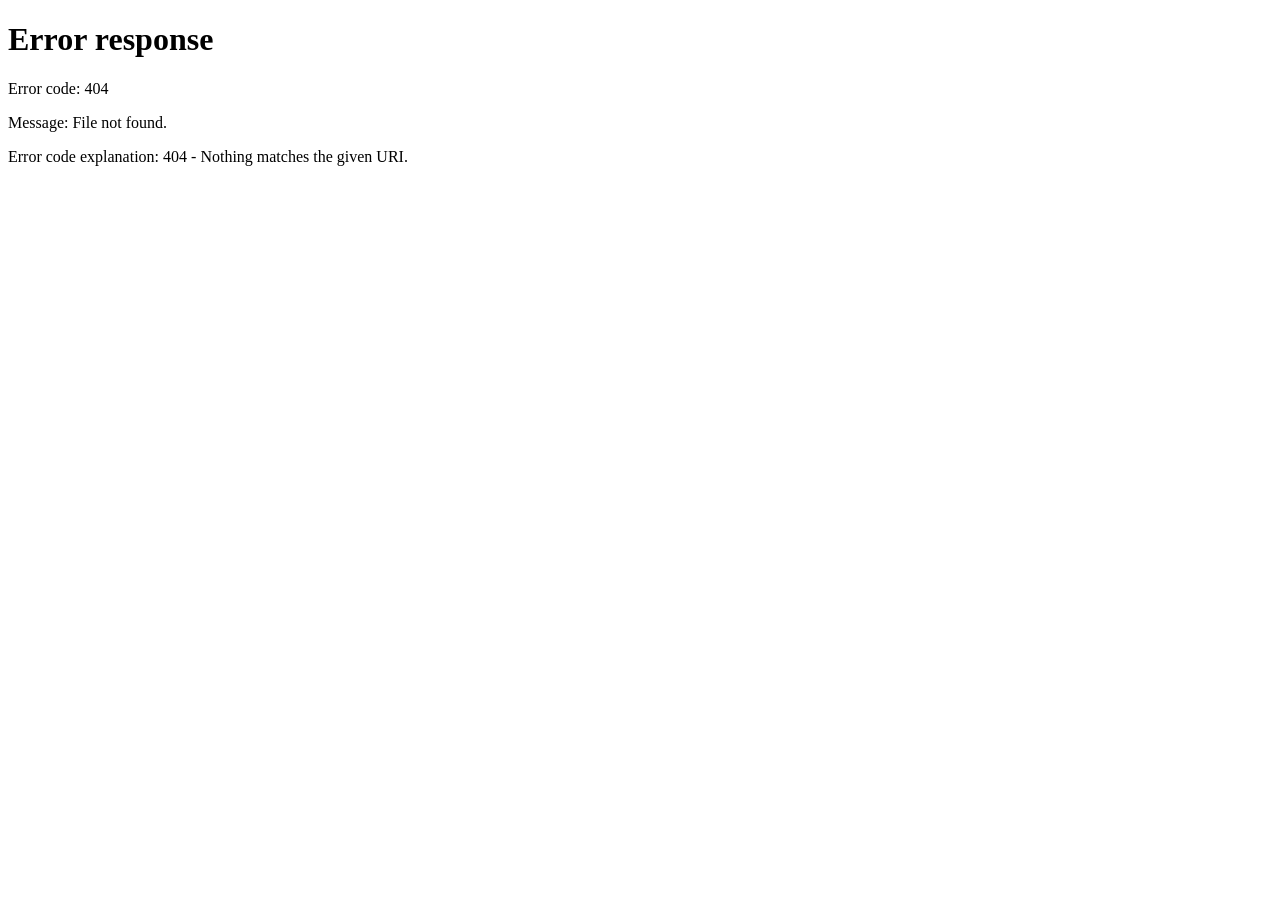
==== index.html @ 5165fca2 "chore: set up project structure and HTML boilerplate" ====
<!DOCTYPE html>
<html lang="en">
<head>
  <meta charset="UTF-8">
  <meta name="viewport" content="width=device-width, initial-scale=1.0">
  <meta name="theme-color" content="#E8572A">
  <title>Tasty Chef</title>

  <!-- Fonts -->
  <link rel="preconnect" href="https://fonts.googleapis.com">
  <link rel="preconnect" href="https://fonts.gstatic.com" crossorigin>
  <link href="https://fonts.googleapis.com/css2?family=Sora:wght@400;600;700&family=Inter:wght@400;500&display=swap" rel="stylesheet">

  <!-- CSS -->
  <link rel="stylesheet" href="css/reset.css">
  <link rel="stylesheet" href="css/variables.css">
  <link rel="stylesheet" href="css/global.css">
  <link rel="stylesheet" href="css/components/bottom-nav.css">
  <link rel="stylesheet" href="css/pages/home.css">
</head>
<body data-page="home">

  <main class="page-content" id="main-content">
    <!-- Home page content goes here -->
  </main>

  <!-- Bottom Navigation -->
  <div id="bottom-nav"></div>

  <!-- JS -->
  <script src="js/utils.js"></script>
  <script src="js/cart.js"></script>
  <script src="js/api.js"></script>
  <script src="js/pages/home.js"></script>
  <script>
    fetch('components/bottom-nav.html')
      .then(r => r.text())
      .then(html => {
        document.getElementById('bottom-nav').innerHTML = html;
        highlightActiveTab();
      });
  </script>

</body>
</html>
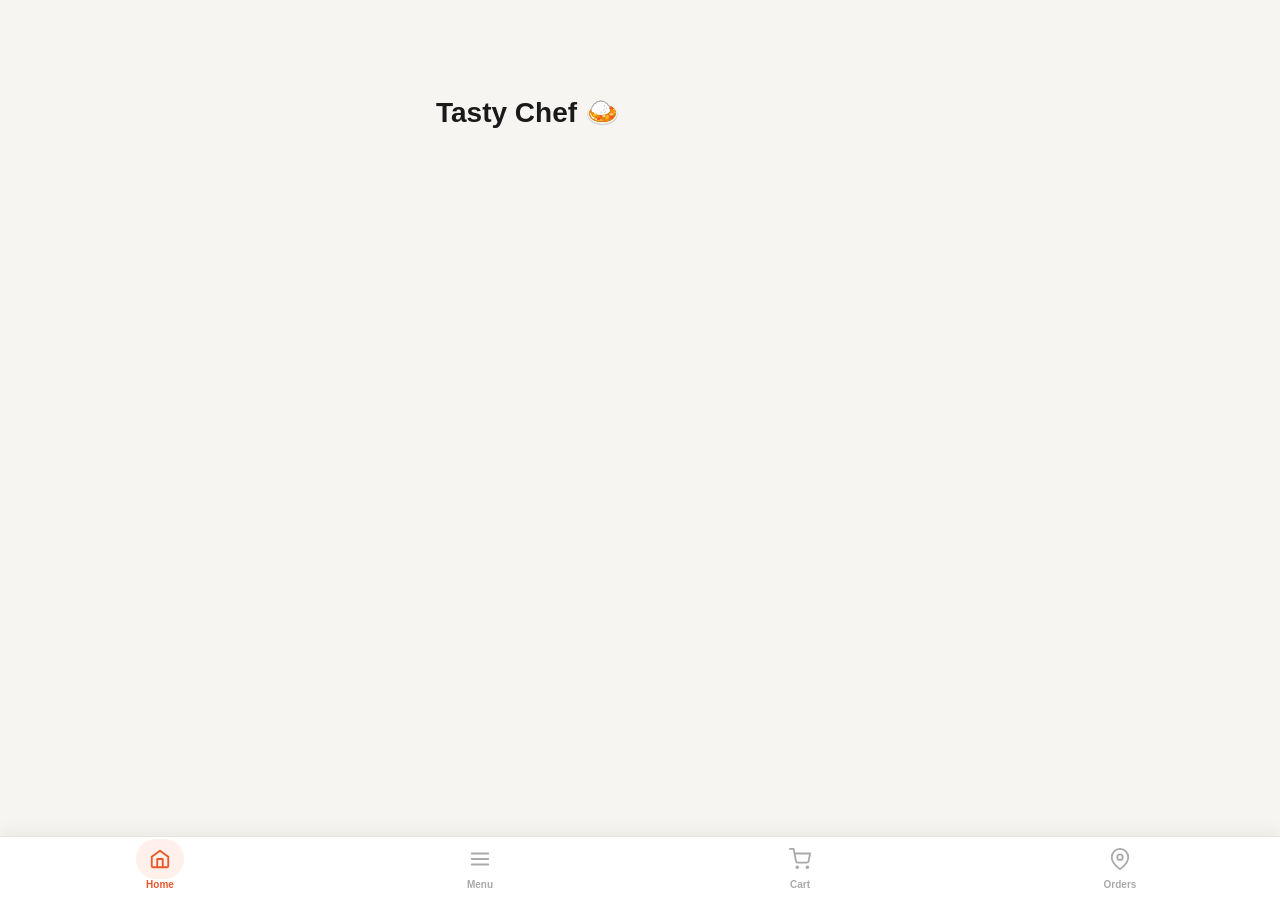
==== commit ed5c3643: "feat: bottom navigation with active states and cart badge" ====
--- a/index.html
+++ b/index.html
@@ -5,13 +5,9 @@
   <meta name="viewport" content="width=device-width, initial-scale=1.0">
   <meta name="theme-color" content="#E8572A">
   <title>Tasty Chef</title>
-
-  <!-- Fonts -->
   <link rel="preconnect" href="https://fonts.googleapis.com">
   <link rel="preconnect" href="https://fonts.gstatic.com" crossorigin>
   <link href="https://fonts.googleapis.com/css2?family=Sora:wght@400;600;700&family=Inter:wght@400;500&display=swap" rel="stylesheet">
-
-  <!-- CSS -->
   <link rel="stylesheet" href="css/reset.css">
   <link rel="stylesheet" href="css/variables.css">
   <link rel="stylesheet" href="css/global.css">
@@ -21,24 +17,54 @@
 <body data-page="home">
 
   <main class="page-content" id="main-content">
-    <!-- Home page content goes here -->
+    <h1 style="padding:20px;">Tasty Chef 🍛</h1>
   </main>
 
-  <!-- Bottom Navigation -->
-  <div id="bottom-nav"></div>
+  <nav class="bottom-nav">
+    <a href="index.html" class="nav-item" data-page="home">
+      <div class="nav-icon">
+        <svg width="22" height="22" viewBox="0 0 24 24" fill="none" stroke="currentColor" stroke-width="2" stroke-linecap="round" stroke-linejoin="round">
+          <path d="M3 9.5L12 3l9 6.5V20a1 1 0 0 1-1 1H4a1 1 0 0 1-1-1V9.5z"/>
+          <path d="M9 21V12h6v9"/>
+        </svg>
+      </div>
+      <span class="nav-label">Home</span>
+    </a>
+    <a href="menu.html" class="nav-item" data-page="menu">
+      <div class="nav-icon">
+        <svg width="22" height="22" viewBox="0 0 24 24" fill="none" stroke="currentColor" stroke-width="2" stroke-linecap="round" stroke-linejoin="round">
+          <path d="M3 6h18M3 12h18M3 18h18"/>
+        </svg>
+      </div>
+      <span class="nav-label">Menu</span>
+    </a>
+    <a href="cart.html" class="nav-item" data-page="cart">
+      <div class="nav-icon">
+        <svg width="22" height="22" viewBox="0 0 24 24" fill="none" stroke="currentColor" stroke-width="2" stroke-linecap="round" stroke-linejoin="round">
+          <circle cx="9" cy="21" r="1"/><circle cx="20" cy="21" r="1"/>
+          <path d="M1 1h4l2.68 13.39a2 2 0 0 0 2 1.61h9.72a2 2 0 0 0 2-1.61L23 6H6"/>
+        </svg>
+        <span class="cart-badge hidden" id="cart-badge">0</span>
+      </div>
+      <span class="nav-label">Cart</span>
+    </a>
+    <a href="tracking.html" class="nav-item" data-page="tracking">
+      <div class="nav-icon">
+        <svg width="22" height="22" viewBox="0 0 24 24" fill="none" stroke="currentColor" stroke-width="2" stroke-linecap="round" stroke-linejoin="round">
+          <path d="M21 10c0 7-9 13-9 13S3 17 3 10a9 9 0 1 1 18 0z"/>
+          <circle cx="12" cy="10" r="3"/>
+        </svg>
+      </div>
+      <span class="nav-label">Orders</span>
+    </a>
+  </nav>
 
-  <!-- JS -->
   <script src="js/utils.js"></script>
   <script src="js/cart.js"></script>
   <script src="js/api.js"></script>
   <script src="js/pages/home.js"></script>
   <script>
-    fetch('components/bottom-nav.html')
-      .then(r => r.text())
-      .then(html => {
-        document.getElementById('bottom-nav').innerHTML = html;
-        highlightActiveTab();
-      });
+    highlightActiveTab();
   </script>
 
 </body>
--- a/css/variables.css
+++ b/css/variables.css
@@ -0,0 +1,89 @@
+/* ============================================
+   VARIABLES — Tasty Chef Design Tokens
+   ============================================ */
+
+:root {
+
+  /* --- Brand Colors --- */
+  --color-primary:       #E8572A;  /* Main orange — buttons, active states */
+  --color-primary-dark:  #C2431A;  /* Pressed/hover */
+  --color-primary-light: #FFF0EB;  /* Soft orange bg — tags, badges */
+
+  /* --- Backgrounds --- */
+  --color-bg:            #F7F5F2;  /* App background — warm off-white */
+  --color-surface:       #FFFFFF;  /* Cards, modals, inputs */
+  --color-surface-2:     #F0EDE8;  /* Subtle section dividers */
+
+  /* --- Text --- */
+  --color-text:          #1A1A1A;  /* Primary text */
+  --color-text-muted:    #777777;  /* Secondary text, placeholders */
+  --color-text-light:    #AAAAAA;  /* Disabled, hints */
+
+  /* --- Borders --- */
+  --color-border:        #E8E4DF;  /* Input borders, card dividers */
+
+  /* --- Semantic Colors --- */
+  --color-success:       #2A9D5C;  /* Delivered, confirmed */
+  --color-warning:       #F5A623;  /* Preparing */
+  --color-danger:        #E03131;  /* Remove, errors */
+  --color-info:          #3B82F6;  /* Info states */
+
+  /* --- Bottom Navigation --- */
+  --color-nav-bg:        #FFFFFF;
+  --color-nav-active:    #E8572A;
+  --color-nav-inactive:  #AAAAAA;
+
+  /* --- Typography --- */
+  --font-display:  'Sora', sans-serif;   /* Headings, brand */
+  --font-body:     'Inter', sans-serif;  /* Body, labels, buttons */
+
+  --text-xs:   0.75rem;   /* 12px */
+  --text-sm:   0.875rem;  /* 14px */
+  --text-base: 1rem;      /* 16px */
+  --text-lg:   1.125rem;  /* 18px */
+  --text-xl:   1.375rem;  /* 22px */
+  --text-2xl:  1.75rem;   /* 28px */
+  --text-3xl:  2rem;      /* 32px */
+
+  /* --- Spacing (8px base unit) --- */
+  --space-1:   4px;
+  --space-2:   8px;
+  --space-3:   12px;
+  --space-4:   16px;
+  --space-5:   20px;
+  --space-6:   24px;
+  --space-8:   32px;
+  --space-10:  40px;
+  --space-12:  48px;
+  --space-16:  64px;
+
+  /* --- Border Radius --- */
+  --radius-sm:   8px;
+  --radius-md:   12px;
+  --radius-lg:   16px;
+  --radius-xl:   24px;
+  --radius-full: 999px;
+
+  /* --- Shadows --- */
+  --shadow-sm:  0 1px 4px rgba(0, 0, 0, 0.06);
+  --shadow-md:  0 4px 12px rgba(0, 0, 0, 0.08);
+  --shadow-lg:  0 8px 24px rgba(0, 0, 0, 0.12);
+  --shadow-nav: 0 -4px 16px rgba(0, 0, 0, 0.06);
+
+  /* --- Transitions --- */
+  --transition-fast:   0.15s ease;
+  --transition-base:   0.25s ease;
+  --transition-slow:   0.4s ease;
+
+  /* --- Z-index layers --- */
+  --z-base:    1;
+  --z-sticky:  10;
+  --z-nav:     100;
+  --z-modal:   200;
+  --z-toast:   300;
+
+  /* --- Layout --- */
+  --max-width:     480px;   /* Max app width on large screens */
+  --nav-height:    64px;    /* Bottom nav height */
+  --header-height: 60px;    /* Top header height */
+}
--- a/css/global.css
+++ b/css/global.css
@@ -0,0 +1,313 @@
+/* ============================================
+   GLOBAL — Base styles using design tokens
+   ============================================ */
+
+body {
+  font-family: var(--font-body);
+  font-size: var(--text-base);
+  color: var(--color-text);
+  background-color: var(--color-bg);
+}
+
+/* --- Page Layout Wrapper --- */
+/* Wrap every page's content in this */
+.page-content {
+  max-width: var(--max-width);
+  margin: 0 auto;
+  padding: var(--space-4);
+  padding-top: calc(var(--header-height) + var(--space-4));
+  padding-bottom: calc(var(--nav-height) + var(--space-6));
+  min-height: 100vh;
+}
+
+/* --- Typography --- */
+.font-display { font-family: var(--font-display); }
+
+h1, .h1 {
+  font-family: var(--font-display);
+  font-size: var(--text-2xl);
+  font-weight: 700;
+  line-height: 1.2;
+}
+
+h2, .h2 {
+  font-family: var(--font-display);
+  font-size: var(--text-xl);
+  font-weight: 600;
+  line-height: 1.3;
+}
+
+h3, .h3 {
+  font-family: var(--font-body);
+  font-size: var(--text-lg);
+  font-weight: 600;
+}
+
+p {
+  color: var(--color-text-muted);
+  font-size: var(--text-sm);
+  line-height: 1.6;
+}
+
+/* --- Buttons --- */
+.btn {
+  display: inline-flex;
+  align-items: center;
+  justify-content: center;
+  gap: var(--space-2);
+  padding: 14px var(--space-6);
+  border-radius: var(--radius-md);
+  font-family: var(--font-body);
+  font-size: var(--text-base);
+  font-weight: 600;
+  min-height: 48px;        /* touch target */
+  transition: all var(--transition-fast);
+  width: 100%;
+}
+
+.btn:active {
+  transform: scale(0.97);
+}
+
+.btn-primary {
+  background: var(--color-primary);
+  color: #ffffff;
+}
+
+.btn-primary:hover {
+  background: var(--color-primary-dark);
+}
+
+.btn-primary:disabled {
+  background: var(--color-text-light);
+  cursor: not-allowed;
+  transform: none;
+}
+
+.btn-outline {
+  background: transparent;
+  border: 2px solid var(--color-primary);
+  color: var(--color-primary);
+  width: auto;
+}
+
+.btn-outline:hover {
+  background: var(--color-primary-light);
+}
+
+.btn-ghost {
+  background: var(--color-surface-2);
+  color: var(--color-text);
+  width: auto;
+}
+
+.btn-danger {
+  background: var(--color-danger);
+  color: #ffffff;
+}
+
+/* --- Inputs --- */
+.input-group {
+  display: flex;
+  flex-direction: column;
+  gap: var(--space-1);
+  margin-bottom: var(--space-4);
+}
+
+.input-label {
+  font-size: var(--text-sm);
+  font-weight: 600;
+  color: var(--color-text);
+}
+
+.input-field {
+  width: 100%;
+  min-height: 48px;
+  padding: var(--space-3) var(--space-4);
+  border: 1.5px solid var(--color-border);
+  border-radius: var(--radius-md);
+  font-size: var(--text-base);
+  color: var(--color-text);
+  background: var(--color-surface);
+  transition: border-color var(--transition-fast);
+}
+
+.input-field:focus {
+  border-color: var(--color-primary);
+}
+
+.input-field::placeholder {
+  color: var(--color-text-light);
+}
+
+.input-error {
+  border-color: var(--color-danger) !important;
+}
+
+.input-error-msg {
+  font-size: var(--text-xs);
+  color: var(--color-danger);
+}
+
+/* --- Cards --- */
+.card {
+  background: var(--color-surface);
+  border-radius: var(--radius-lg);
+  box-shadow: var(--shadow-sm);
+  overflow: hidden;
+}
+
+/* --- Section Header --- */
+.section-header {
+  display: flex;
+  align-items: center;
+  justify-content: space-between;
+  margin-bottom: var(--space-4);
+}
+
+.section-title {
+  font-family: var(--font-display);
+  font-size: var(--text-lg);
+  font-weight: 700;
+  color: var(--color-text);
+}
+
+.section-link {
+  font-size: var(--text-sm);
+  color: var(--color-primary);
+  font-weight: 600;
+}
+
+/* --- Badge --- */
+.badge {
+  display: inline-flex;
+  align-items: center;
+  padding: 2px var(--space-2);
+  border-radius: var(--radius-full);
+  font-size: var(--text-xs);
+  font-weight: 600;
+}
+
+.badge-primary {
+  background: var(--color-primary-light);
+  color: var(--color-primary);
+}
+
+.badge-success {
+  background: #E8F8EF;
+  color: var(--color-success);
+}
+
+.badge-warning {
+  background: #FFF4E0;
+  color: var(--color-warning);
+}
+
+/* --- Divider --- */
+.divider {
+  height: 1px;
+  background: var(--color-border);
+  margin: var(--space-4) 0;
+}
+
+/* --- Skeleton Loader --- */
+.skeleton {
+  background: linear-gradient(
+    90deg,
+    var(--color-surface-2) 25%,
+    #e8e4df 50%,
+    var(--color-surface-2) 75%
+  );
+  background-size: 200% 100%;
+  animation: shimmer 1.4s infinite;
+  border-radius: var(--radius-md);
+}
+
+@keyframes shimmer {
+  from { background-position: 200% 0; }
+  to   { background-position: -200% 0; }
+}
+
+/* --- Toast Notification --- */
+.toast {
+  position: fixed;
+  bottom: calc(var(--nav-height) + var(--space-4));
+  left: 50%;
+  transform: translateX(-50%);
+  background: var(--color-text);
+  color: #fff;
+  padding: var(--space-3) var(--space-5);
+  border-radius: var(--radius-full);
+  font-size: var(--text-sm);
+  font-weight: 500;
+  white-space: nowrap;
+  z-index: var(--z-toast);
+  animation: toast-in 0.25s ease, toast-out 0.25s ease 2.5s forwards;
+  box-shadow: var(--shadow-lg);
+}
+
+.toast-success { background: var(--color-success); }
+.toast-danger  { background: var(--color-danger); }
+
+@keyframes toast-in {
+  from { opacity: 0; transform: translateX(-50%) translateY(12px); }
+  to   { opacity: 1; transform: translateX(-50%) translateY(0); }
+}
+
+@keyframes toast-out {
+  from { opacity: 1; }
+  to   { opacity: 0; }
+}
+
+/* --- Empty State --- */
+.empty-state {
+  display: flex;
+  flex-direction: column;
+  align-items: center;
+  justify-content: center;
+  text-align: center;
+  padding: var(--space-16) var(--space-8);
+  gap: var(--space-4);
+}
+
+.empty-state__icon {
+  font-size: 64px;
+  line-height: 1;
+}
+
+.empty-state__title {
+  font-family: var(--font-display);
+  font-size: var(--text-lg);
+  font-weight: 700;
+  color: var(--color-text);
+}
+
+.empty-state__text {
+  font-size: var(--text-sm);
+  color: var(--color-text-muted);
+  max-width: 240px;
+}
+
+/* --- Utility Classes --- */
+.text-center  { text-align: center; }
+.text-muted   { color: var(--color-text-muted); }
+.text-primary { color: var(--color-primary); }
+.text-success { color: var(--color-success); }
+.text-danger  { color: var(--color-danger); }
+
+.fw-600 { font-weight: 600; }
+.fw-700 { font-weight: 700; }
+
+.mt-2 { margin-top: var(--space-2); }
+.mt-4 { margin-top: var(--space-4); }
+.mb-2 { margin-bottom: var(--space-2); }
+.mb-4 { margin-bottom: var(--space-4); }
+
+.flex         { display: flex; }
+.flex-center  { display: flex; align-items: center; justify-content: center; }
+.flex-between { display: flex; align-items: center; justify-content: space-between; }
+.gap-2        { gap: var(--space-2); }
+.gap-4        { gap: var(--space-4); }
+
+.w-full { width: 100%; }
+.hidden { display: none !important; }
--- a/css/components/bottom-nav.css
+++ b/css/components/bottom-nav.css
@@ -0,0 +1,90 @@
+.bottom-nav {
+  position: fixed;
+  bottom: 0;
+  left: 0;
+  right: 0;
+  width: 100%;
+  height: 64px;
+  background: #ffffff;
+  border-top: 1px solid #e8e4df;
+  box-shadow: 0 -4px 16px rgba(0,0,0,0.06);
+  z-index: 1000;
+  display: flex;
+  flex-direction: row;
+  align-items: center;
+  justify-content: space-around;
+  padding: 0;
+  margin: 0;
+}
+
+.nav-item {
+  display: flex;
+  flex-direction: column;
+  align-items: center;
+  justify-content: center;
+  gap: 4px;
+  flex: 1;
+  min-width: 0;
+  height: 100%;
+  color: #aaaaaa;
+  text-decoration: none;
+  position: relative;
+  padding: 8px 0;
+  overflow: visible;
+}
+
+.nav-item.active {
+  color: #E8572A;
+}
+
+.nav-icon {
+  position: relative;
+  display: flex;
+  align-items: center;
+  justify-content: center;
+  width: 28px;
+  height: 28px;
+}
+
+.nav-item.active .nav-icon::before {
+  content: '';
+  position: absolute;
+  inset: -6px -10px;
+  background: #FFF0EB;
+  border-radius: 999px;
+  z-index: -1;
+}
+
+.nav-label {
+  font-size: 10px;
+  font-weight: 600;
+}
+
+.cart-badge {
+  position: absolute;
+  top: -6px;
+  right: -8px;
+  min-width: 18px;
+  height: 18px;
+  padding: 0 4px;
+  background: #E03131;
+  color: #ffffff;
+  font-size: 10px;
+  font-weight: 700;
+  border-radius: 999px;
+  display: flex;
+  align-items: center;
+  justify-content: center;
+  border: 2px solid #ffffff;
+}
+
+.cart-badge.bounce {
+  animation: badge-bounce 0.35s ease;
+}
+
+@keyframes badge-bounce {
+  0%   { transform: scale(1); }
+  30%  { transform: scale(1.5); }
+  60%  { transform: scale(0.9); }
+  100% { transform: scale(1); }
+}
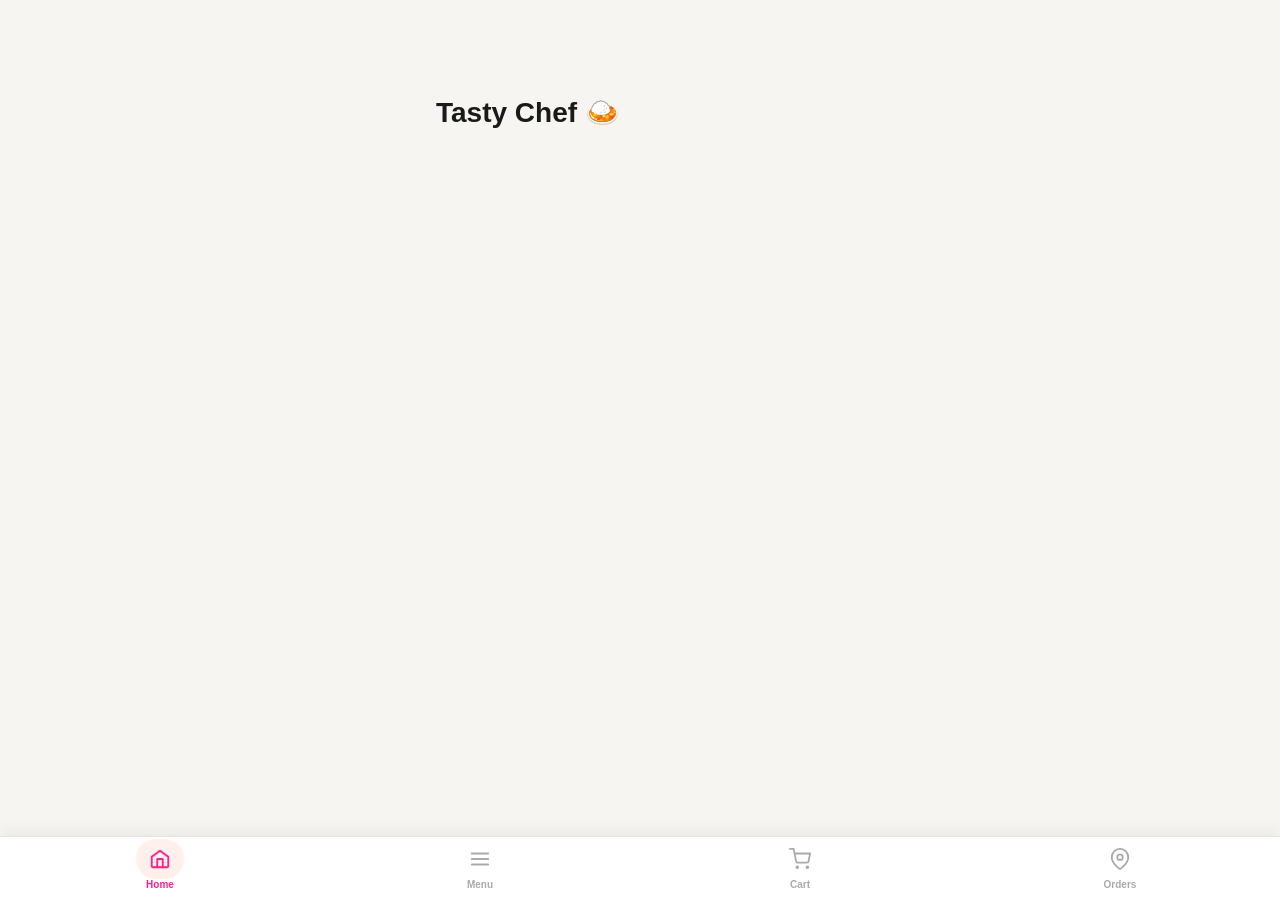
==== commit 068d2621: "style: update brand colors to real Tasty Chef pink" ====
--- a/index.html
+++ b/index.html
@@ -3,7 +3,7 @@
 <head>
   <meta charset="UTF-8">
   <meta name="viewport" content="width=device-width, initial-scale=1.0">
-  <meta name="theme-color" content="#E8572A">
+  <meta name="theme-color" content="#FF1E8C">
   <title>Tasty Chef</title>
   <link rel="preconnect" href="https://fonts.googleapis.com">
   <link rel="preconnect" href="https://fonts.gstatic.com" crossorigin>
--- a/css/variables.css
+++ b/css/variables.css
@@ -5,7 +5,7 @@
 :root {
 
   /* --- Brand Colors --- */
-  --color-primary:       #E8572A;  /* Main orange — buttons, active states */
+  --color-primary:       #FF1E8C;  /* Main orange — buttons, active states */
   --color-primary-dark:  #C2431A;  /* Pressed/hover */
   --color-primary-light: #FFF0EB;  /* Soft orange bg — tags, badges */
 
@@ -30,7 +30,7 @@
 
   /* --- Bottom Navigation --- */
   --color-nav-bg:        #FFFFFF;
-  --color-nav-active:    #E8572A;
+  --color-nav-active:    #FF1E8C;
   --color-nav-inactive:  #AAAAAA;
 
   /* --- Typography --- */
--- a/css/components/bottom-nav.css
+++ b/css/components/bottom-nav.css
@@ -34,7 +34,7 @@
 }
 
 .nav-item.active {
-  color: #E8572A;
+  color: #FF1E8C;
 }
 
 .nav-icon {
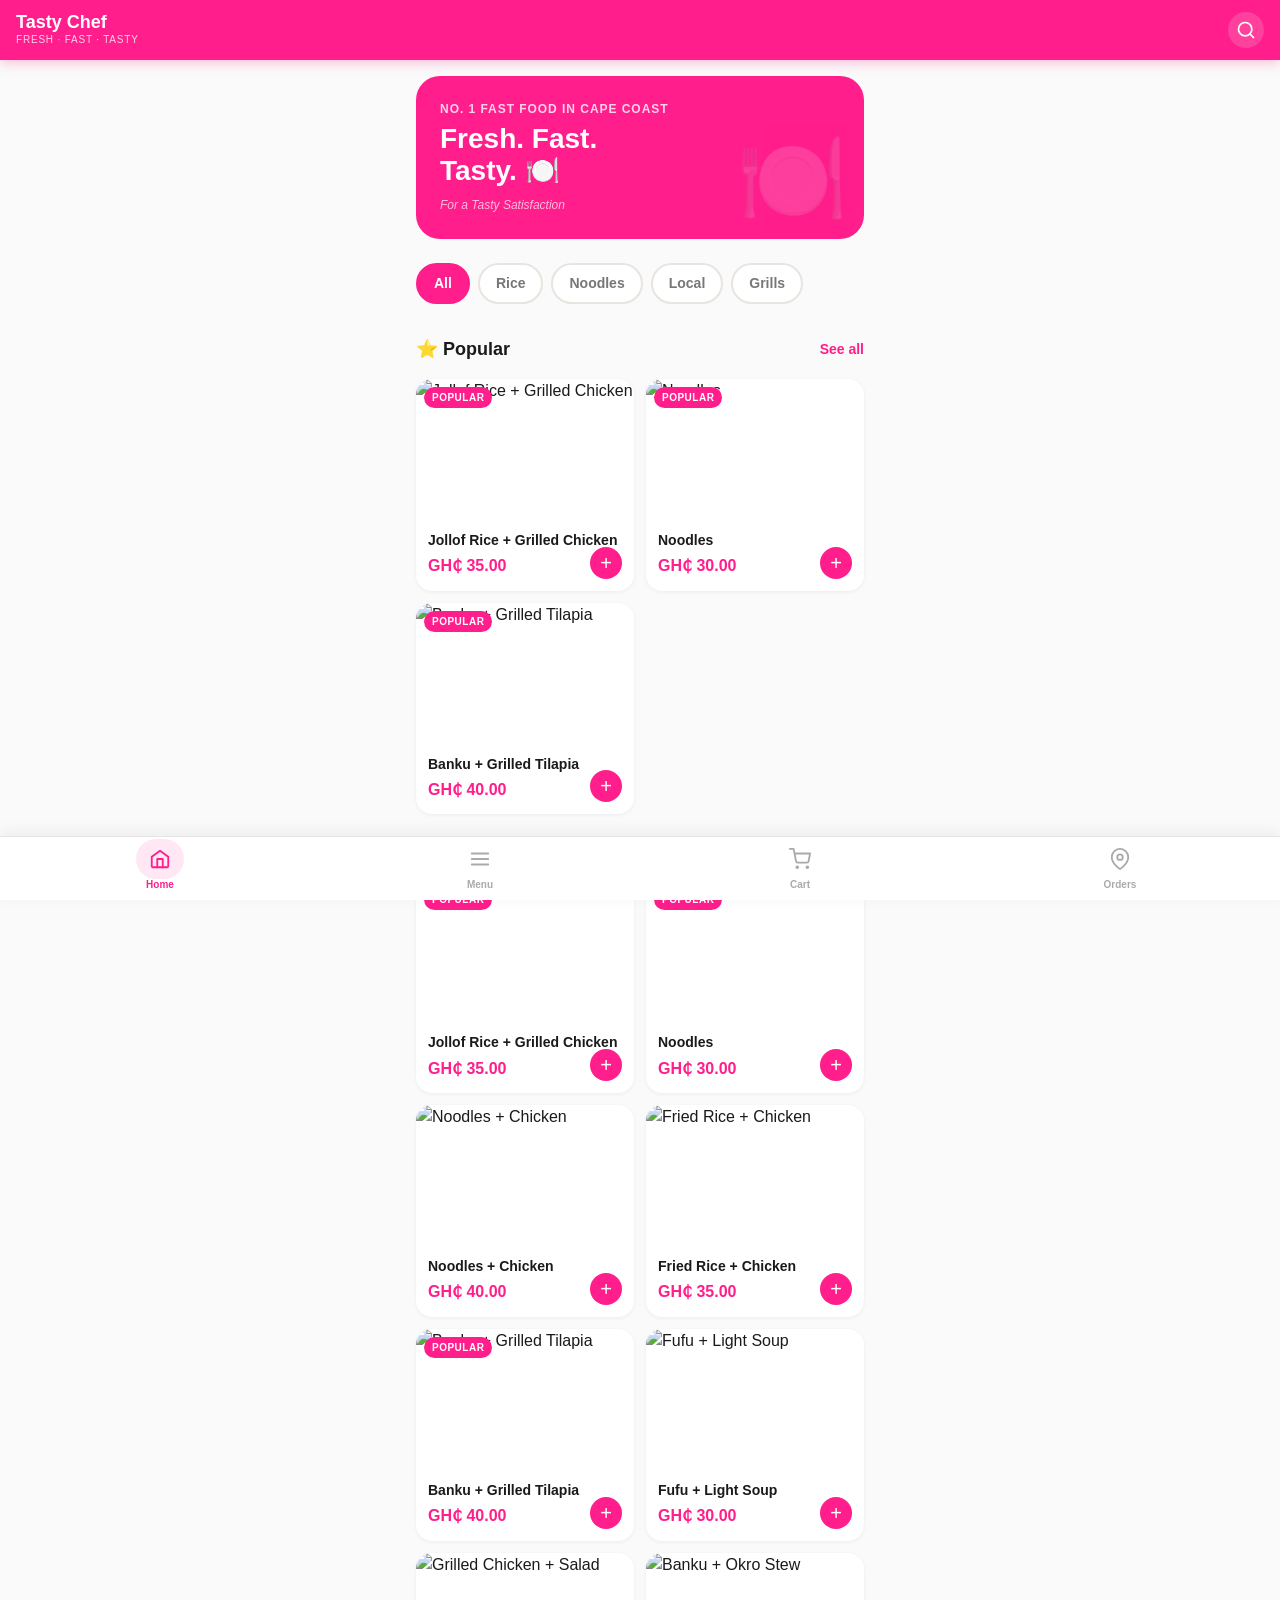
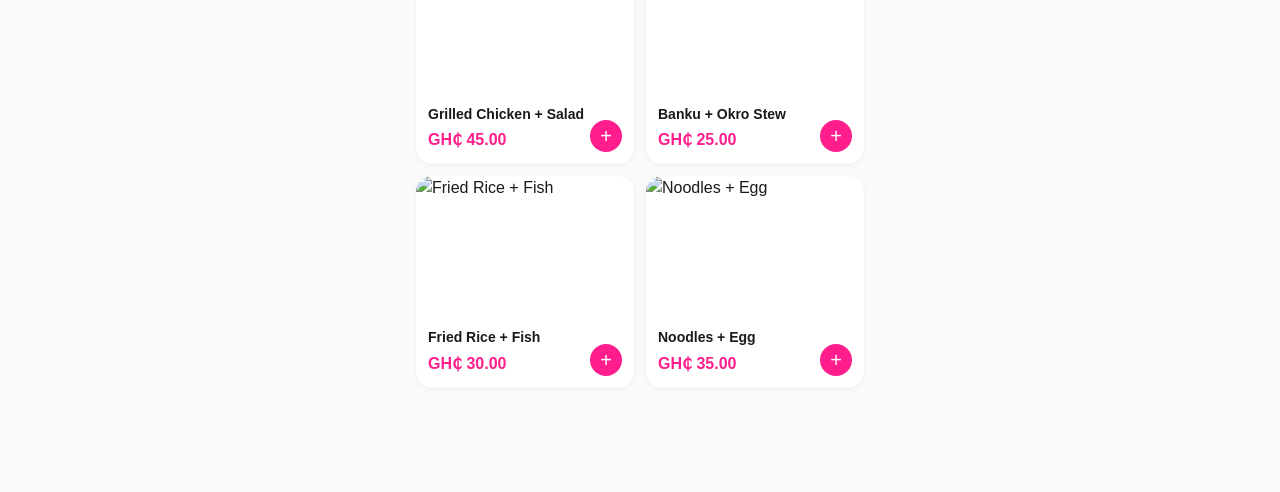
==== commit cde65439: "feat: food card component, home page layout and mock menu data" ====
--- a/index.html
+++ b/index.html
@@ -12,13 +12,60 @@
   <link rel="stylesheet" href="css/variables.css">
   <link rel="stylesheet" href="css/global.css">
   <link rel="stylesheet" href="css/components/bottom-nav.css">
+  <link rel="stylesheet" href="css/components/header.css">
+  <link rel="stylesheet" href="css/components/food-card.css">
   <link rel="stylesheet" href="css/pages/home.css">
 </head>
 <body data-page="home">
 
-  <main class="page-content" id="main-content">
-    <h1 style="padding:20px;">Tasty Chef 🍛</h1>
-  </main>
+  <header class="app-header">
+  <div class="app-header__brand">
+    <span class="app-header__name">Tasty Chef</span>
+    <span class="app-header__tagline">Fresh · Fast · Tasty</span>
+  </div>
+  <div class="app-header__actions">
+    <button class="app-header__btn" onclick="window.location.href='menu.html'">
+      <svg width="20" height="20" viewBox="0 0 24 24" fill="none" stroke="currentColor" stroke-width="2" stroke-linecap="round" stroke-linejoin="round">
+        <circle cx="11" cy="11" r="8"/><path d="m21 21-4.35-4.35"/>
+      </svg>
+    </button>
+  </div>
+</header>
+
+<main class="page-content" id="main-content">
+
+  <!-- Hero Banner -->
+  <div class="hero-banner">
+    <div class="hero-banner__text">
+      <p class="hero-banner__sub">No. 1 Fast Food in Cape Coast</p>
+      <h1 class="hero-banner__title">Fresh. Fast.<br>Tasty. 🍽️</h1>
+      <p class="hero-banner__tag">For a Tasty Satisfaction</p>
+    </div>
+  </div>
+
+  <!-- Category Pills -->
+  <div class="category-strip" id="category-strip">
+    <!-- Filled by JS -->
+  </div>
+
+  <!-- Featured Section -->
+  <div class="section-header">
+    <span class="section-title">⭐ Popular</span>
+    <a href="menu.html" class="section-link">See all</a>
+  </div>
+  <div class="food-grid" id="popular-grid">
+    <!-- Filled by JS -->
+  </div>
+
+  <!-- All Items Section -->
+  <div class="section-header" style="margin-top: var(--space-6);">
+    <span class="section-title">Our Menu</span>
+  </div>
+  <div class="food-grid" id="all-grid">
+    <!-- Filled by JS -->
+  </div>
+
+</main>
 
   <nav class="bottom-nav">
     <a href="index.html" class="nav-item" data-page="home">
--- a/css/variables.css
+++ b/css/variables.css
@@ -5,12 +5,12 @@
 :root {
 
   /* --- Brand Colors --- */
-  --color-primary:       #FF1E8C;  /* Main orange — buttons, active states */
-  --color-primary-dark:  #C2431A;  /* Pressed/hover */
-  --color-primary-light: #FFF0EB;  /* Soft orange bg — tags, badges */
+  --color-primary:       #FF1E8C;    
+  --color-primary-dark:  #D4006E;  
+  --color-primary-light: #FFE8F4;  
 
   /* --- Backgrounds --- */
-  --color-bg:            #F7F5F2;  /* App background — warm off-white */
+  --color-bg:            #FAFAFA;  /* App background — warm off-white */
   --color-surface:       #FFFFFF;  /* Cards, modals, inputs */
   --color-surface-2:     #F0EDE8;  /* Subtle section dividers */
 
--- a/css/components/bottom-nav.css
+++ b/css/components/bottom-nav.css
@@ -50,7 +50,7 @@
   content: '';
   position: absolute;
   inset: -6px -10px;
-  background: #FFF0EB;
+  background: #FFE8F4;
   border-radius: 999px;
   z-index: -1;
 }
--- a/css/components/header.css
+++ b/css/components/header.css
@@ -0,0 +1,65 @@
+/* ============================================
+   TOP HEADER
+   ============================================ */
+
+.app-header {
+  position: fixed;
+  top: 0;
+  left: 0;
+  right: 0;
+  height: var(--header-height);
+  background: var(--color-primary);
+  z-index: var(--z-sticky);
+  display: flex;
+  align-items: center;
+  justify-content: space-between;
+  padding: 0 var(--space-4);
+  box-shadow: 0 2px 12px rgba(255, 30, 140, 0.3);
+}
+
+.app-header__brand {
+  display: flex;
+  flex-direction: column;
+  gap: 1px;
+}
+
+.app-header__name {
+  font-family: var(--font-display);
+  font-size: var(--text-lg);
+  font-weight: 700;
+  color: #ffffff;
+  line-height: 1;
+}
+
+.app-header__tagline {
+  font-family: var(--font-body);
+  font-size: 10px;
+  color: rgba(255, 255, 255, 0.8);
+  text-transform: uppercase;
+  letter-spacing: 0.08em;
+  font-weight: 500;
+}
+
+.app-header__actions {
+  display: flex;
+  align-items: center;
+  gap: var(--space-3);
+}
+
+.app-header__btn {
+  width: 36px;
+  height: 36px;
+  border-radius: var(--radius-full);
+  background: rgba(255, 255, 255, 0.15);
+  color: #ffffff;
+  display: flex;
+  align-items: center;
+  justify-content: center;
+  cursor: pointer;
+  border: none;
+  transition: background 0.15s ease;
+}
+
+.app-header__btn:hover {
+  background: rgba(255, 255, 255, 0.25);
+}
--- a/css/components/food-card.css
+++ b/css/components/food-card.css
@@ -0,0 +1,123 @@
+/* ============================================
+   FOOD CARD COMPONENT
+   ============================================ */
+
+.food-card {
+  background: var(--color-surface);
+  border-radius: var(--radius-lg);
+  box-shadow: var(--shadow-sm);
+  overflow: hidden;
+  cursor: pointer;
+  transition: transform 0.2s ease, box-shadow 0.2s ease;
+  position: relative;
+}
+
+.food-card:active {
+  transform: scale(0.97);
+}
+
+.food-card:hover {
+  box-shadow: var(--shadow-md);
+  transform: translateY(-2px);
+}
+
+/* --- Image --- */
+.food-card__image {
+  position: relative;
+  width: 100%;
+  height: 140px;
+  overflow: hidden;
+}
+
+.food-card__image img {
+  width: 100%;
+  height: 100%;
+  object-fit: cover;
+  transition: transform 0.3s ease;
+}
+
+.food-card:hover .food-card__image img {
+  transform: scale(1.05);
+}
+
+/* --- Popular Badge --- */
+.food-card__badge {
+  position: absolute;
+  top: 8px;
+  left: 8px;
+  background: var(--color-primary);
+  color: #ffffff;
+  font-size: 10px;
+  font-weight: 700;
+  font-family: var(--font-body);
+  padding: 3px 8px;
+  border-radius: var(--radius-full);
+  text-transform: uppercase;
+  letter-spacing: 0.05em;
+}
+
+/* --- Body --- */
+.food-card__body {
+  padding: var(--space-3);
+}
+
+.food-card__name {
+  font-family: var(--font-display);
+  font-size: var(--text-sm);
+  font-weight: 600;
+  color: var(--color-text);
+  margin-bottom: var(--space-1);
+  line-height: 1.3;
+
+  /* Clamp to 2 lines max */
+  display: -webkit-box;
+  -webkit-line-clamp: 2;
+  -webkit-box-orient: vertical;
+  overflow: hidden;
+}
+
+.food-card__price {
+  font-family: var(--font-display);
+  font-size: var(--text-base);
+  font-weight: 700;
+  color: var(--color-primary);
+}
+
+/* --- Quick Add Button --- */
+.food-card__add {
+  position: absolute;
+  bottom: 12px;
+  right: 12px;
+  width: 32px;
+  height: 32px;
+  border-radius: var(--radius-full);
+  background: var(--color-primary);
+  color: #ffffff;
+  font-size: 20px;
+  font-weight: 300;
+  display: flex;
+  align-items: center;
+  justify-content: center;
+  border: none;
+  cursor: pointer;
+  transition: background 0.15s ease, transform 0.15s ease;
+  line-height: 1;
+}
+
+.food-card__add:hover {
+  background: var(--color-primary-dark);
+}
+
+.food-card__add:active {
+  transform: scale(0.9);
+}
+
+/* --- Unavailable State --- */
+.food-card--unavailable {
+  opacity: 0.5;
+  pointer-events: none;
+}
+
+.food-card--unavailable .food-card__badge {
+  background: var(--color-text-light);
+}
--- a/css/pages/home.css
+++ b/css/pages/home.css
@@ -0,0 +1,93 @@
+/* ============================================
+   HOME PAGE
+   ============================================ */
+
+/* --- Hero Banner --- */
+.hero-banner {
+  background: var(--color-primary);
+  border-radius: var(--radius-xl);
+  padding: var(--space-6);
+  margin-bottom: var(--space-6);
+  position: relative;
+  overflow: hidden;
+  min-height: 140px;
+  display: flex;
+  align-items: center;
+}
+
+.hero-banner::after {
+  content: '🍽️';
+  position: absolute;
+  right: 16px;
+  bottom: -8px;
+  font-size: 90px;
+  opacity: 0.15;
+}
+
+.hero-banner__sub {
+  font-size: var(--text-xs);
+  color: rgba(255,255,255,0.8);
+  text-transform: uppercase;
+  letter-spacing: 0.08em;
+  font-weight: 600;
+  margin-bottom: var(--space-1);
+}
+
+.hero-banner__title {
+  font-family: var(--font-display);
+  font-size: var(--text-2xl);
+  font-weight: 700;
+  color: #ffffff;
+  line-height: 1.15;
+  margin-bottom: var(--space-2);
+}
+
+.hero-banner__tag {
+  font-size: var(--text-xs);
+  color: rgba(255,255,255,0.7);
+  font-style: italic;
+}
+
+/* --- Category Pills --- */
+.category-strip {
+  display: flex;
+  gap: var(--space-2);
+  overflow-x: auto;
+  padding-bottom: var(--space-2);
+  margin-bottom: var(--space-6);
+  scrollbar-width: none;
+  -webkit-overflow-scrolling: touch;
+}
+
+.category-strip::-webkit-scrollbar {
+  display: none;
+}
+
+.category-pill {
+  flex-shrink: 0;
+  padding: var(--space-2) var(--space-4);
+  border-radius: var(--radius-full);
+  font-family: var(--font-body);
+  font-size: var(--text-sm);
+  font-weight: 600;
+  cursor: pointer;
+  border: 2px solid var(--color-border);
+  background: var(--color-surface);
+  color: var(--color-text-muted);
+  transition: all 0.15s ease;
+  white-space: nowrap;
+}
+
+.category-pill.active {
+  background: var(--color-primary);
+  border-color: var(--color-primary);
+  color: #ffffff;
+}
+
+/* --- Food Grid --- */
+.food-grid {
+  display: grid;
+  grid-template-columns: repeat(2, 1fr);
+  gap: var(--space-3);
+  margin-bottom: var(--space-4);
+}
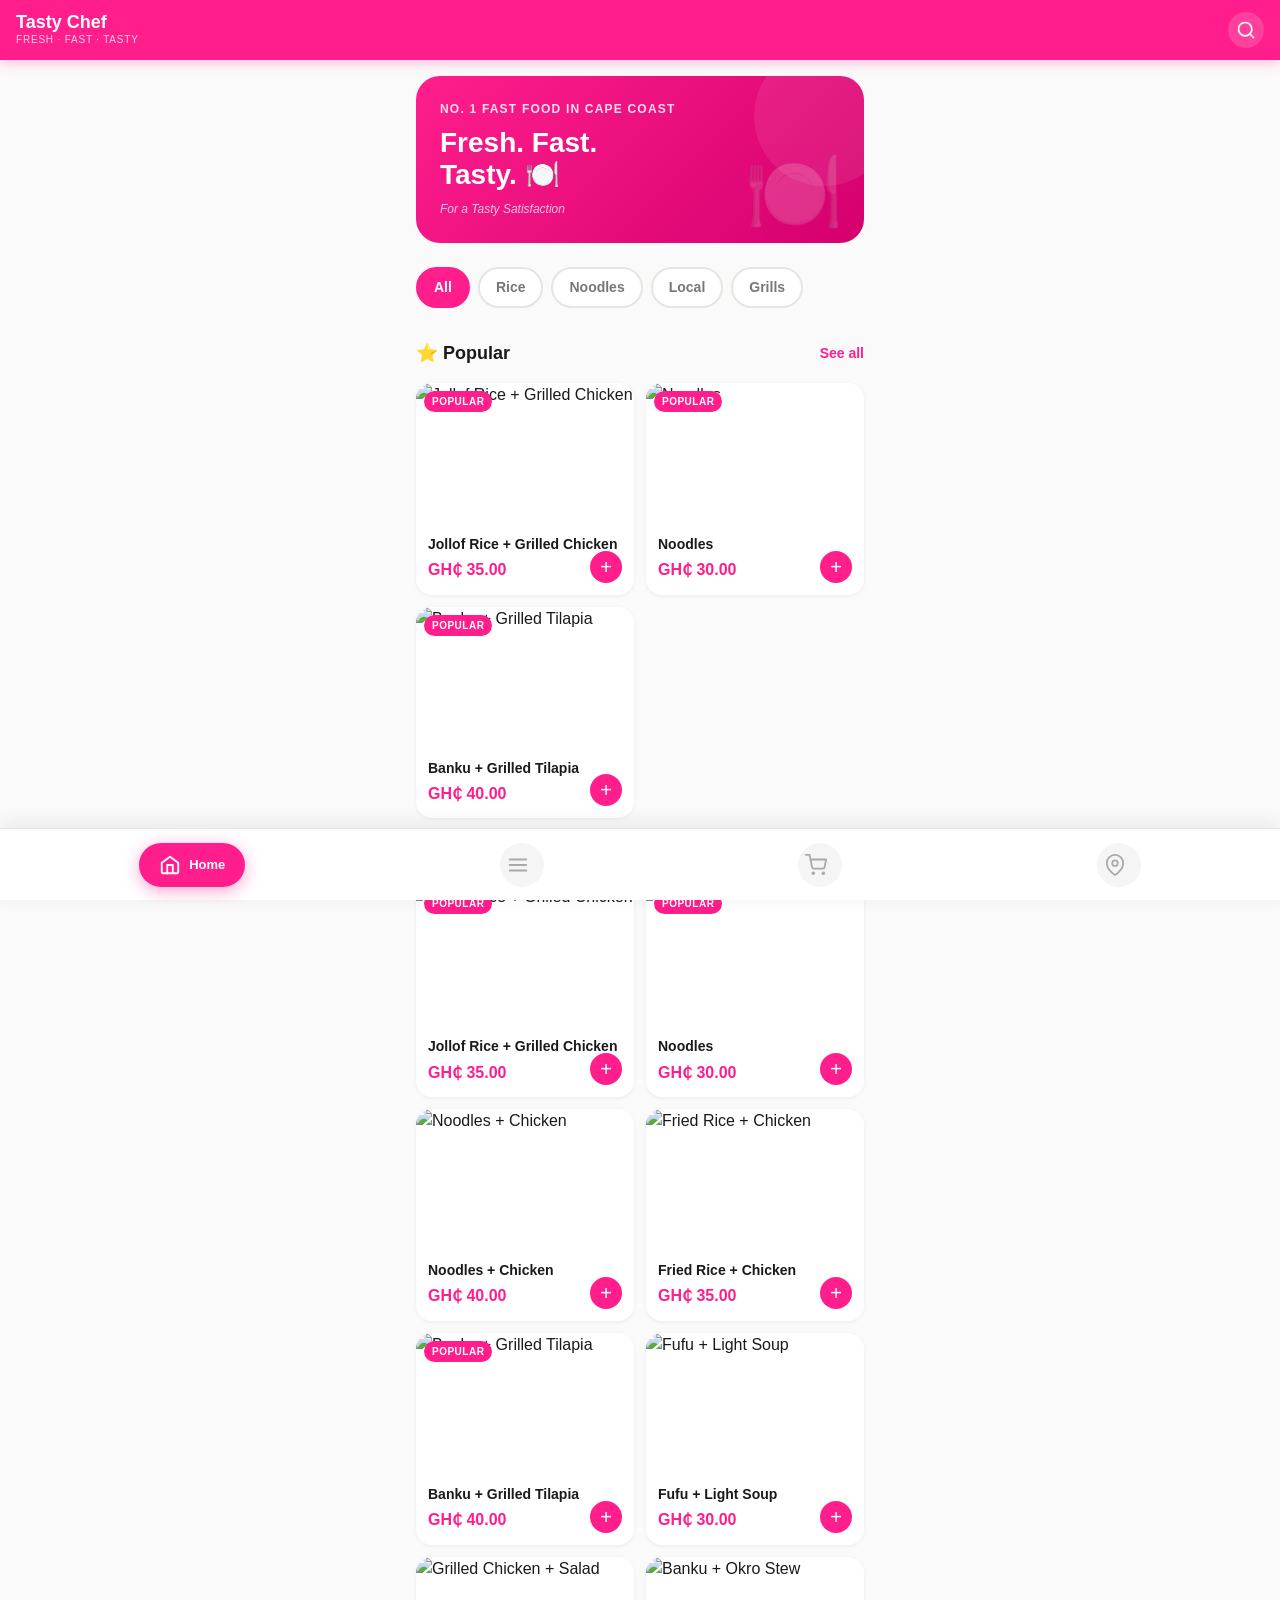
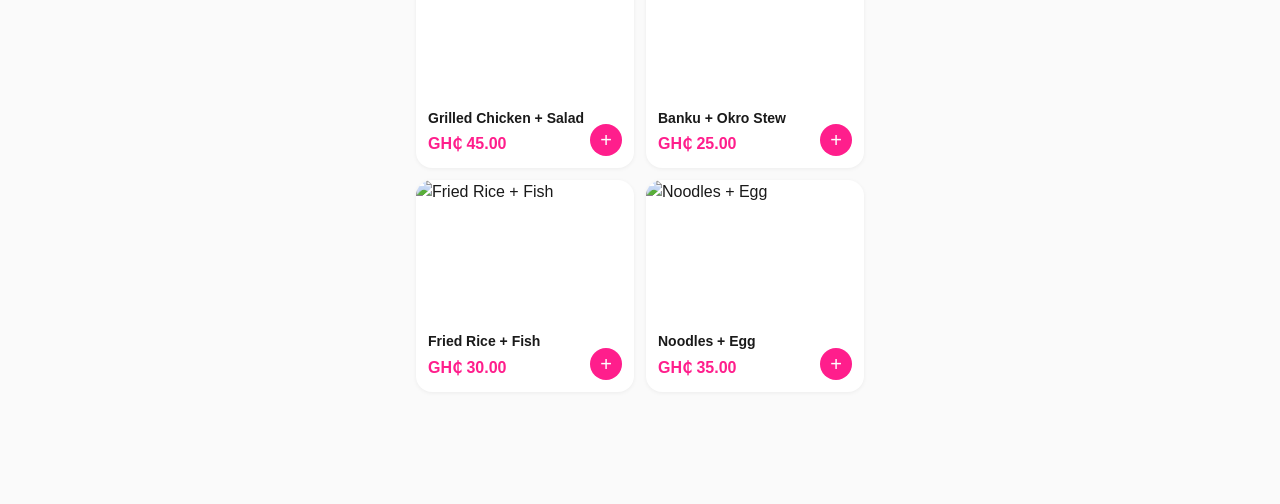
==== commit 57e01b4d: "feat: polish — transitions, skeletons, floating cart, new nav style, animations" ====
--- a/index.html
+++ b/index.html
@@ -67,6 +67,11 @@
 
 </main>
 
+  <button class="floating-cart hidden" id="floating-cart"
+        onclick="window.location.href='cart.html'">
+  🛒 <span id="floating-cart-text">View Cart</span>
+</button>
+
   <nav class="bottom-nav">
     <a href="index.html" class="nav-item" data-page="home">
       <div class="nav-icon">
@@ -106,13 +111,14 @@
     </a>
   </nav>
 
-  <script src="js/utils.js"></script>
-  <script src="js/cart.js"></script>
-  <script src="js/api.js"></script>
-  <script src="js/pages/home.js"></script>
-  <script>
-    highlightActiveTab();
-  </script>
+<script src="js/utils.js"></script>
+<script src="js/cart.js"></script>
+<script src="js/api.js"></script>
+<script src="js/pages/home.js"></script>
+<script>
+  highlightActiveTab();
+  updateCartBadge();
+</script>
 
 </body>
 </html>
--- a/css/global.css
+++ b/css/global.css
@@ -10,13 +10,12 @@
 }
 
 /* --- Page Layout Wrapper --- */
-/* Wrap every page's content in this */
 .page-content {
   max-width: var(--max-width);
   margin: 0 auto;
   padding: var(--space-4);
   padding-top: calc(var(--header-height) + var(--space-4));
-  padding-bottom: calc(var(--nav-height) + var(--space-6));
+  padding-bottom: calc(var(--nav-height) + var(--space-8));
   min-height: 100vh;
 }
 
@@ -134,6 +133,7 @@
 
 .input-field:focus {
   border-color: var(--color-primary);
+  box-shadow: 0 0 0 3px rgba(255, 30, 140, 0.12);
 }
 
 .input-field::placeholder {
@@ -310,4 +310,56 @@
 .gap-4        { gap: var(--space-4); }
 
 .w-full { width: 100%; }
-.hidden { display: none !important; }+.hidden { display: none !important; }
+
+/* Page fade-in */
+body {
+  animation: page-fade-in 0.25s ease;
+}
+
+@keyframes page-fade-in {
+  from { opacity: 0; transform: translateY(8px); }
+  to   { opacity: 1; transform: translateY(0); }
+}
+
+/* ============================================
+   FLOATING CART BUTTON
+   ============================================ */
+
+.floating-cart {
+  position: fixed;
+  bottom: calc(var(--nav-height) + var(--space-4));
+  left: 50%;
+  transform: translateX(-50%);
+  background: #1A1A1A;
+  color: #ffffff;
+  border: none;
+  border-radius: var(--radius-full);
+  padding: var(--space-3) var(--space-6);
+  font-family: var(--font-body);
+  font-size: var(--text-sm);
+  font-weight: 600;
+  cursor: pointer;
+  box-shadow: var(--shadow-lg);
+  z-index: 98;
+  display: flex;
+  align-items: center;
+  gap: var(--space-2);
+  white-space: nowrap;
+  transition: all 0.25s ease;
+  animation: float-up 0.3s ease;
+}
+
+.floating-cart:hover {
+  background: var(--color-primary);
+  transform: translateX(-50%) translateY(-2px);
+}
+
+.floating-cart.hidden {
+  display: none;
+}
+
+@keyframes float-up {
+  from { opacity: 0; transform: translateX(-50%) translateY(12px); }
+  to   { opacity: 1; transform: translateX(-50%) translateY(0); }
+}
--- a/css/components/bottom-nav.css
+++ b/css/components/bottom-nav.css
@@ -1,83 +1,117 @@
+/* ============================================
+   BOTTOM NAVIGATION — Expanding Pill Style
+   ============================================ */
+
 .bottom-nav {
   position: fixed;
   bottom: 0;
   left: 0;
   right: 0;
   width: 100%;
-  height: 64px;
+  height: 72px;
   background: #ffffff;
-  border-top: 1px solid #e8e4df;
-  box-shadow: 0 -4px 16px rgba(0,0,0,0.06);
+  border-top: 1px solid #e8e8e8;
+  box-shadow: 0 -4px 20px rgba(0,0,0,0.08);
   z-index: 1000;
   display: flex;
   flex-direction: row;
   align-items: center;
   justify-content: space-around;
-  padding: 0;
-  margin: 0;
+  padding: 0 var(--space-3);
 }
 
+/* --- Each Tab --- */
 .nav-item {
   display: flex;
-  flex-direction: column;
+  flex-direction: row;
   align-items: center;
   justify-content: center;
-  gap: 4px;
-  flex: 1;
-  min-width: 0;
-  height: 100%;
+  gap: 8px;
+  height: 44px;
   color: #aaaaaa;
   text-decoration: none;
   position: relative;
-  padding: 8px 0;
-  overflow: visible;
+  border-radius: 999px;
+  padding: 0 12px;
+  min-width: 44px;
+  transition: all 0.3s cubic-bezier(0.34, 1.56, 0.64, 1);
+  overflow: hidden;
 }
 
-.nav-item.active {
-  color: #FF1E8C;
+/* --- Inactive circles --- */
+.nav-item:not(.active) {
+  background: #F5F5F5;
+  width: 44px;
+  padding: 0;
+  justify-content: center;
+  align-items: center;
 }
 
+/* --- Active pill --- */
+.nav-item.active {
+  background: #FF1E8C;
+  color: #ffffff;
+  padding: 0 20px;
+  box-shadow: 0 4px 16px rgba(255, 30, 140, 0.4);
+}
+
+/* --- Icon --- */
 .nav-icon {
-  position: relative;
   display: flex;
   align-items: center;
   justify-content: center;
-  width: 28px;
-  height: 28px;
+  width: 22px;
+  height: 22px;
+  flex-shrink: 0;
+  position: relative;
 }
 
-.nav-item.active .nav-icon::before {
-  content: '';
-  position: absolute;
-  inset: -6px -10px;
-  background: #FFE8F4;
-  border-radius: 999px;
-  z-index: -1;
+/* --- Label --- */
+.nav-label {
+  font-size: 13px;
+  font-weight: 700;
+  font-family: sans-serif;
+  white-space: nowrap;
+  max-width: 0;
+  overflow: hidden;
+  opacity: 0;
+  transition: all 0.3s cubic-bezier(0.34, 1.56, 0.64, 1);
 }
 
-.nav-label {
-  font-size: 10px;
-  font-weight: 600;
+/* Show label only on active tab */
+.nav-item.active .nav-label {
+  max-width: 80px;
+  opacity: 1;
 }
 
+/* --- Cart Badge --- */
 .cart-badge {
   position: absolute;
-  top: -6px;
-  right: -8px;
-  min-width: 18px;
-  height: 18px;
-  padding: 0 4px;
+  top: -4px;
+  right: -4px;
+  min-width: 16px;
+  height: 16px;
+  padding: 0 3px;
   background: #E03131;
   color: #ffffff;
-  font-size: 10px;
+  font-size: 9px;
   font-weight: 700;
+  font-family: sans-serif;
   border-radius: 999px;
   display: flex;
   align-items: center;
   justify-content: center;
-  border: 2px solid #ffffff;
+  border: 1.5px solid #ffffff;
+  z-index: 10;
 }
 
+.nav-item.active .cart-badge {
+  border-color: #FF1E8C;
+  top: -4px;
+  right: -4px;
+}
+
+/* --- Badge Bounce --- */
 .cart-badge.bounce {
   animation: badge-bounce 0.35s ease;
 }
--- a/css/components/food-card.css
+++ b/css/components/food-card.css
@@ -120,4 +120,19 @@
 
 .food-card--unavailable .food-card__badge {
   background: var(--color-text-light);
+}
+
+.food-card::after {
+  content: '';
+  position: absolute;
+  inset: 0;
+  background: rgba(255, 30, 140, 0.06);
+  opacity: 0;
+  transition: opacity 0.2s ease;
+  border-radius: var(--radius-lg);
+  pointer-events: none;
+}
+
+.food-card:active::after {
+  opacity: 1;
 }
--- a/css/pages/home.css
+++ b/css/pages/home.css
@@ -4,33 +4,62 @@
 
 /* --- Hero Banner --- */
 .hero-banner {
-  background: var(--color-primary);
+  background: linear-gradient(135deg, #FF1E8C 0%, #D4006E 100%);
   border-radius: var(--radius-xl);
   padding: var(--space-6);
   margin-bottom: var(--space-6);
   position: relative;
   overflow: hidden;
-  min-height: 140px;
+  min-height: 160px;
   display: flex;
   align-items: center;
+}
+
+/* Decorative circles */
+.hero-banner {
+  background: linear-gradient(135deg, #FF1E8C 0%, #D4006E 100%);
+  border-radius: var(--radius-xl);
+  padding: var(--space-6);
+  margin-bottom: var(--space-6);
+  position: relative;
+  overflow: hidden;
+  min-height: 160px;
+  display: flex;
+  align-items: center;
+}
+
+.hero-banner::before {
+  content: '';
+  position: absolute;
+  top: -30px;
+  right: -30px;
+  width: 140px;
+  height: 140px;
+  border-radius: var(--radius-full);
+  background: rgba(255, 255, 255, 0.08);
 }
 
 .hero-banner::after {
   content: '🍽️';
   position: absolute;
-  right: 16px;
-  bottom: -8px;
-  font-size: 90px;
-  opacity: 0.15;
+  right: 20px;
+  bottom: -10px;
+  font-size: 80px;
+  opacity: 0.18;
+}
+
+.hero-banner__text {
+  position: relative;
+  z-index: 1;
 }
 
 .hero-banner__sub {
   font-size: var(--text-xs);
-  color: rgba(255,255,255,0.8);
+  color: rgba(255, 255, 255, 0.85);
   text-transform: uppercase;
-  letter-spacing: 0.08em;
+  letter-spacing: 0.1em;
   font-weight: 600;
-  margin-bottom: var(--space-1);
+  margin-bottom: var(--space-2);
 }
 
 .hero-banner__title {
@@ -44,7 +73,7 @@
 
 .hero-banner__tag {
   font-size: var(--text-xs);
-  color: rgba(255,255,255,0.7);
+  color: rgba(255, 255, 255, 0.75);
   font-style: italic;
 }
 
